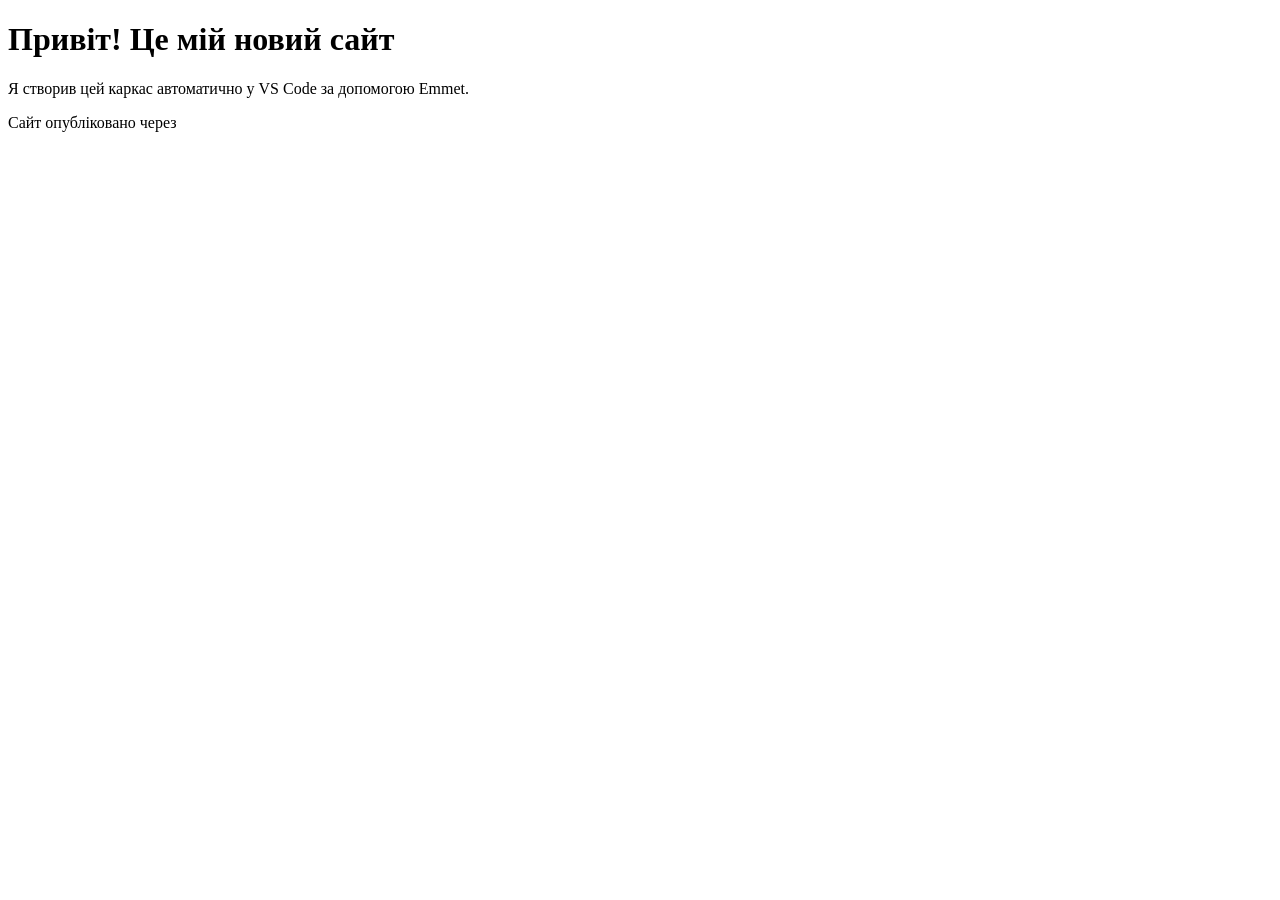
==== index.html @ 71e107dd "First commit: autogenerated html via VS Code Emmet" ====
<!DOCTYPE html>
<html lang="en">
<head>
    <meta charset="UTF-8">
    <meta name="viewport" content="width=device-width, initial-scale=1.0">
    <title>Document</title>
</head>
<body>
    <h1>Привіт! Це мій новий сайт</h1>
 <p>Я створив цей каркас автоматично у VS Code за допомогою Emmet.</p>
 <p>Сайт опубліковано через 
</body>
</html>
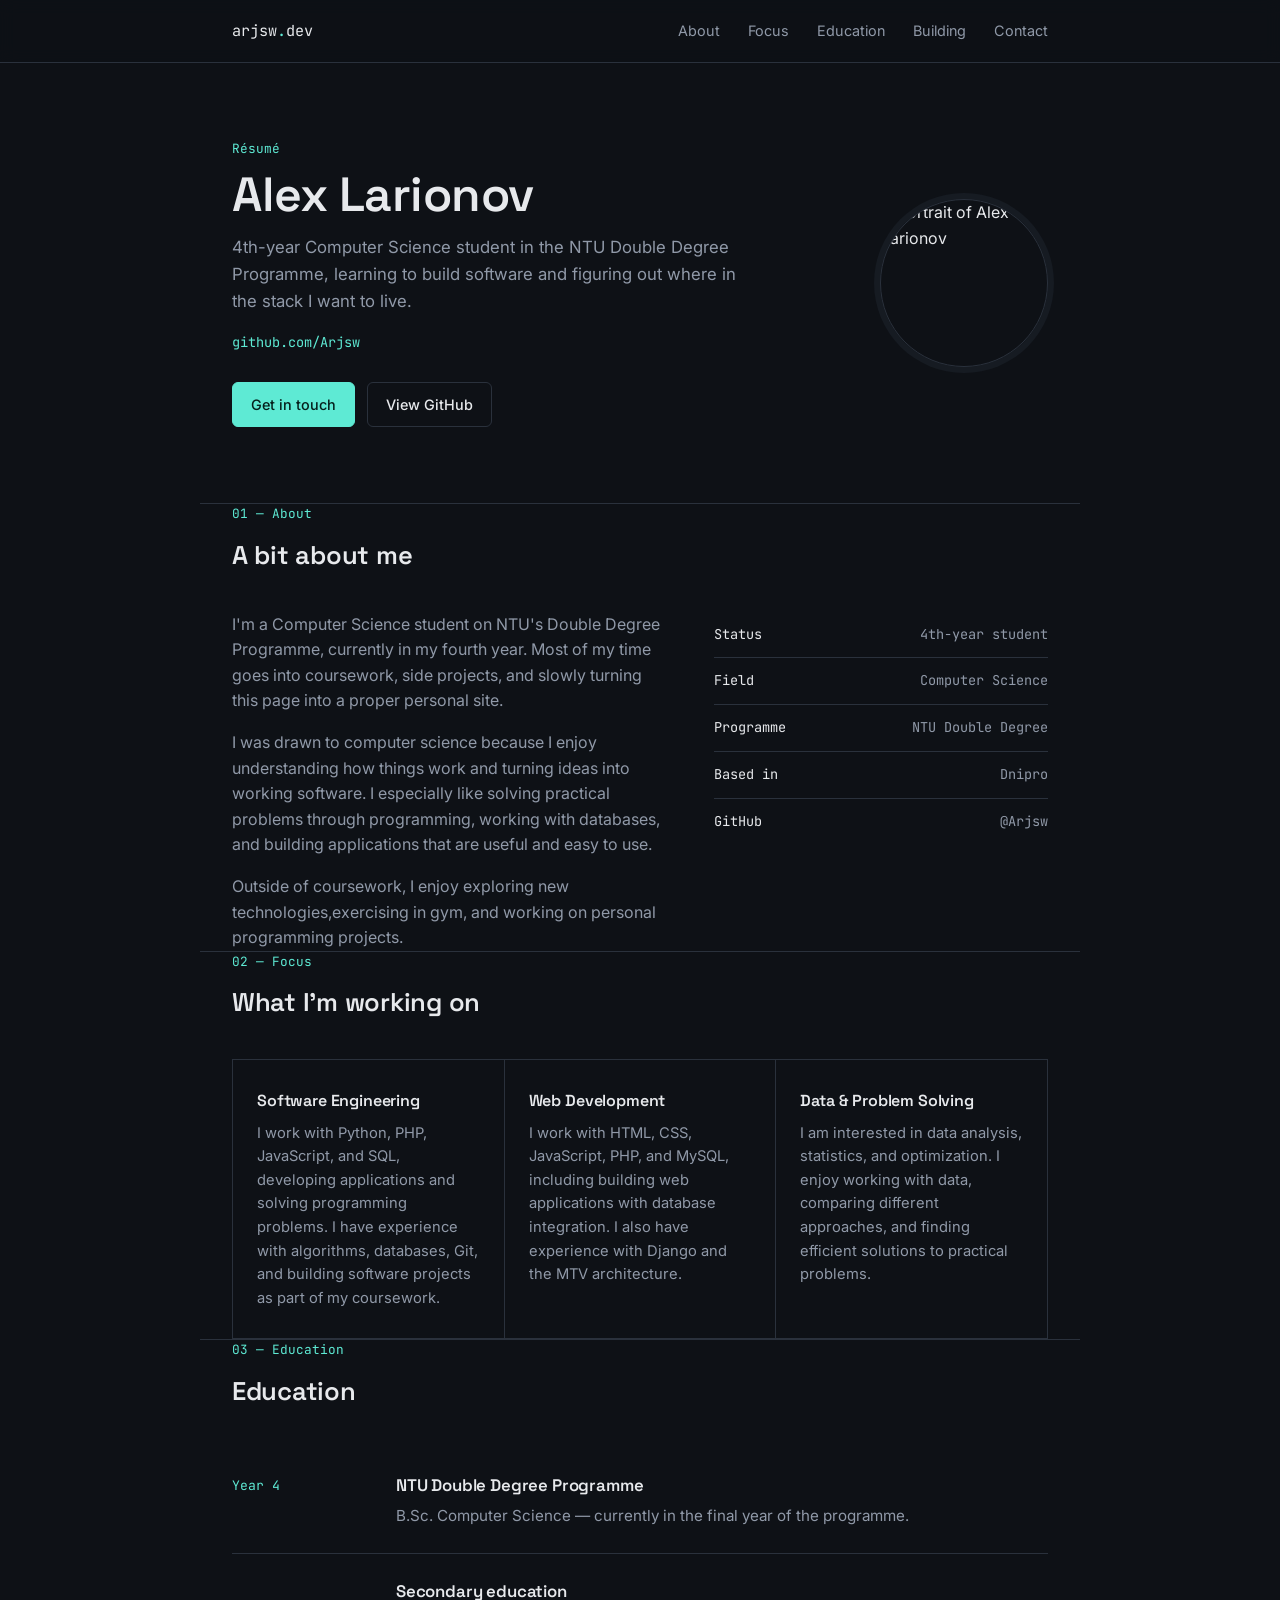
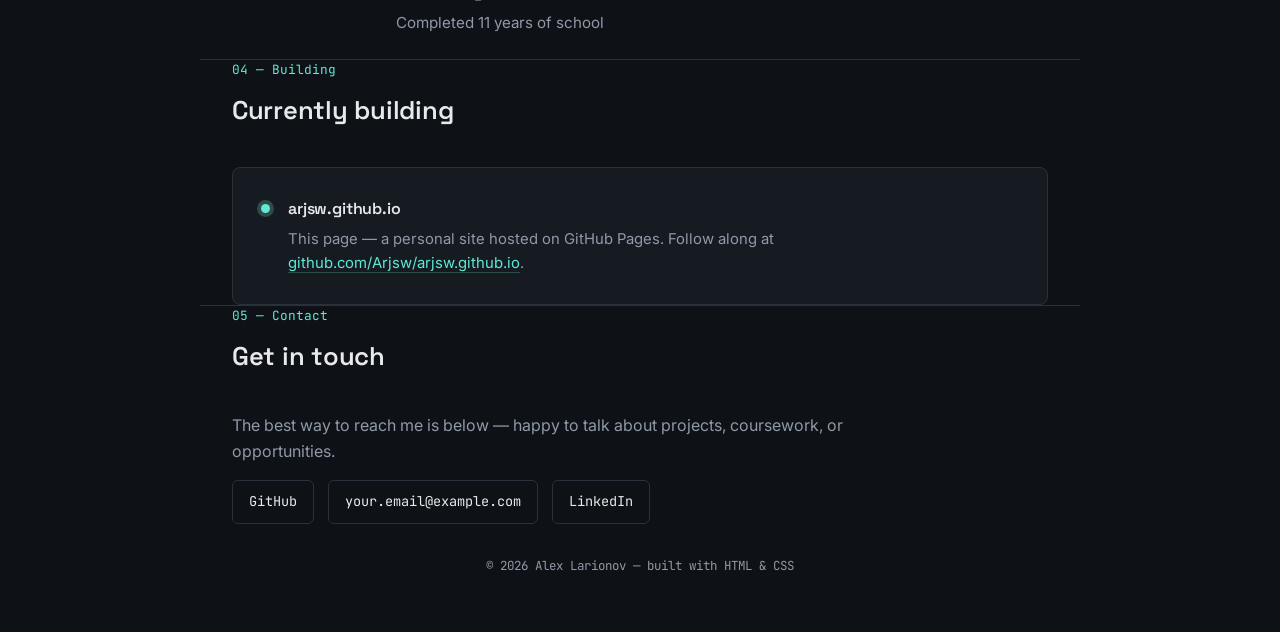
==== commit 120bac0a: "Додав нові елементи в body" ====
--- a/index.html
+++ b/index.html
@@ -1,13 +1,440 @@
 <!DOCTYPE html>
 <html lang="en">
 <head>
-    <meta charset="UTF-8">
-    <meta name="viewport" content="width=device-width, initial-scale=1.0">
-    <title>Document</title>
+<meta charset="UTF-8">
+<meta name="viewport" content="width=device-width, initial-scale=1.0">
+<title>Alex Larionov — Résumé</title>
+<link rel="preconnect" href="https://fonts.googleapis.com">
+<link rel="preconnect" href="https://fonts.gstatic.com" crossorigin>
+<link href="https://fonts.googleapis.com/css2?family=Space+Grotesk:wght@400;500;600;700&family=Inter:wght@400;500;600&family=JetBrains+Mono:wght@400;500&display=swap" rel="stylesheet">
+<style>
+
+  /* ============ Tokens ============ */
+  :root{
+    --ink:        #0E1116;
+    --surface:    #161B22;
+    --surface-2:  #1C222B;
+    --line:       #2A313C;
+    --text:       #E7E9EC;
+    --text-muted: #9099A8;
+    --accent:     #5EEAD4;
+    --accent-dim: #2E4B47;
+
+    --font-display: 'Space Grotesk', sans-serif;
+    --font-body:    'Inter', sans-serif;
+    --font-mono:    'JetBrains Mono', monospace;
+  }
+
+  *{ box-sizing: border-box; }
+  html{ scroll-behavior: smooth; }
+
+  body{
+    margin:0;
+    background: var(--ink);
+    color: var(--text);
+    font-family: var(--font-body);
+    line-height: 1.6;
+    -webkit-font-smoothing: antialiased;
+  }
+
+  a{ color: inherit; }
+  a:focus-visible, button:focus-visible{
+    outline: 2px solid var(--accent);
+    outline-offset: 3px;
+  }
+
+  img{ max-width: 100%; display: block; }
+
+  .wrap{
+    max-width: 880px;
+    margin: 0 auto;
+    padding: 0 32px;
+  }
+
+  section{
+    padding: 88px 0;
+    border-bottom: 1px solid var(--line);
+  }
+  section:last-of-type{ border-bottom: none; }
+
+  h1, h2, h3{
+    font-family: var(--font-display);
+    font-weight: 600;
+    margin: 0;
+    letter-spacing: -0.01em;
+  }
+
+  .eyebrow-line{
+    font-family: var(--font-mono);
+    font-size: 0.8rem;
+    color: var(--accent);
+    margin: 0 0 10px;
+  }
+
+  .section-title{
+    font-size: 1.6rem;
+    margin-bottom: 36px;
+  }
+
+  p{ margin: 0 0 16px; max-width: 62ch; color: var(--text-muted); }
+  p:last-child{ margin-bottom: 0; }
+
+  /* ============ Nav ============ */
+  header.site-nav{
+    position: sticky;
+    top: 0;
+    z-index: 10;
+    background: rgba(14,17,22,0.85);
+    backdrop-filter: blur(8px);
+    border-bottom: 1px solid var(--line);
+  }
+  .nav-inner{
+    max-width: 880px;
+    margin: 0 auto;
+    padding: 18px 32px;
+    display: flex;
+    justify-content: space-between;
+    align-items: center;
+  }
+  .nav-mark{
+    font-family: var(--font-mono);
+    font-size: 0.95rem;
+    color: var(--text);
+  }
+  .nav-mark span{ color: var(--accent); }
+  .nav-links{
+    display: flex;
+    gap: 28px;
+    list-style: none;
+    margin: 0;
+    padding: 0;
+  }
+  .nav-links a{
+    font-size: 0.9rem;
+    text-decoration: none;
+    color: var(--text-muted);
+    transition: color 0.15s ease;
+  }
+  .nav-links a:hover{ color: var(--text); }
+
+  /* ============ Hero ============ */
+  .hero{
+    padding-top: 76px;
+    padding-bottom: 76px;
+    display: grid;
+    grid-template-columns: 1fr auto;
+    gap: 56px;
+    align-items: center;
+  }
+  .hero-photo{
+    width: 168px;
+    height: 168px;
+    border-radius: 50%;
+    object-fit: cover;
+    border: 1px solid var(--line);
+    box-shadow: 0 0 0 6px var(--surface);
+  }
+  .hero h1{
+    font-size: clamp(2.1rem, 4vw, 3rem);
+    line-height: 1.1;
+  }
+  .hero .role{
+    font-family: var(--font-body);
+    color: var(--text-muted);
+    font-size: 1.05rem;
+    margin-top: 12px;
+    max-width: 46ch;
+  }
+  .hero .handle{
+    font-family: var(--font-mono);
+    font-size: 0.85rem;
+    color: var(--accent);
+    margin-top: 18px;
+  }
+  .cta-row{
+    display: flex;
+    gap: 12px;
+    margin-top: 28px;
+    flex-wrap: wrap;
+  }
+  .btn{
+    font-family: var(--font-body);
+    font-size: 0.9rem;
+    font-weight: 500;
+    text-decoration: none;
+    padding: 10px 18px;
+    border-radius: 6px;
+    border: 1px solid var(--line);
+    transition: border-color 0.15s ease, background 0.15s ease;
+  }
+  .btn.primary{
+    background: var(--accent);
+    color: #06201C;
+    border-color: var(--accent);
+  }
+  .btn.primary:hover{ background: #7FF2DE; }
+  .btn.ghost:hover{ border-color: var(--accent); color: var(--accent); }
+
+  /* ============ About ============ */
+  .about-grid{
+    display: grid;
+    grid-template-columns: 1.3fr 1fr;
+    gap: 48px;
+  }
+  .fact-list{
+    list-style: none;
+    margin: 0;
+    padding: 0;
+    font-family: var(--font-mono);
+    font-size: 0.85rem;
+  }
+  .fact-list li{
+    display: flex;
+    justify-content: space-between;
+    gap: 16px;
+    padding: 12px 0;
+    border-bottom: 1px solid var(--line);
+    color: var(--text-muted);
+  }
+  .fact-list li:last-child{ border-bottom: none; }
+  .fact-list span.k{ color: var(--text); }
+
+  /* ============ Focus cards ============ */
+  .focus-grid{
+    display: grid;
+    grid-template-columns: repeat(3, 1fr);
+    gap: 1px;
+    background: var(--line);
+    border: 1px solid var(--line);
+  }
+  .focus-card{
+    background: var(--ink);
+    padding: 28px 24px;
+  }
+  .focus-card h3{
+    font-size: 1rem;
+    margin-bottom: 8px;
+  }
+  .focus-card p{ font-size: 0.92rem; margin: 0; }
+
+  /* ============ Education / timeline ============ */
+  .timeline{
+    display: flex;
+    flex-direction: column;
+    gap: 0;
+  }
+  .tl-item{
+    display: grid;
+    grid-template-columns: 140px 1fr;
+    gap: 24px;
+    padding: 24px 0;
+    border-top: 1px solid var(--line);
+  }
+  .tl-item:first-child{ border-top: none; }
+  .tl-when{
+    font-family: var(--font-mono);
+    font-size: 0.82rem;
+    color: var(--accent);
+    padding-top: 3px;
+  }
+  .tl-body h3{
+    font-size: 1.05rem;
+    margin-bottom: 6px;
+  }
+  .tl-body p{ margin: 0; font-size: 0.95rem; }
+
+  /* ============ Building now ============ */
+  .now-card{
+    background: var(--surface);
+    border: 1px solid var(--line);
+    border-radius: 8px;
+    padding: 28px 28px;
+    display: flex;
+    align-items: flex-start;
+    gap: 18px;
+  }
+  .now-dot{
+    width: 9px; height: 9px;
+    border-radius: 50%;
+    background: var(--accent);
+    margin-top: 8px;
+    flex-shrink: 0;
+    box-shadow: 0 0 0 4px var(--accent-dim);
+  }
+  .now-card h3{ font-size: 1rem; margin-bottom: 6px; }
+  .now-card p{ margin: 0; font-size: 0.93rem; }
+  .now-card a{ color: var(--accent); text-decoration: none; border-bottom: 1px solid var(--accent-dim); }
+  .now-card a:hover{ border-color: var(--accent); }
+
+  /* ============ Contact ============ */
+  .contact-row{
+    display: flex;
+    flex-wrap: wrap;
+    gap: 14px;
+    margin-top: 8px;
+  }
+  .contact-chip{
+    font-family: var(--font-mono);
+    font-size: 0.85rem;
+    text-decoration: none;
+    color: var(--text);
+    border: 1px solid var(--line);
+    border-radius: 6px;
+    padding: 10px 16px;
+    transition: border-color 0.15s ease, color 0.15s ease;
+  }
+  .contact-chip:hover{ border-color: var(--accent); color: var(--accent); }
+
+  footer{
+    padding: 32px 0 56px;
+    text-align: center;
+    font-family: var(--font-mono);
+    font-size: 0.78rem;
+    color: var(--text-muted);
+  }
+
+  /* ============ Responsive ============ */
+  @media (max-width: 680px){
+    .wrap{ padding: 0 20px; }
+    section{ padding: 56px 0; }
+    .hero{ grid-template-columns: 1fr; text-align: left; padding-top: 48px; }
+    .hero-photo{ width: 108px; height: 108px; }
+    .about-grid{ grid-template-columns: 1fr; }
+    .focus-grid{ grid-template-columns: 1fr; }
+    .tl-item{ grid-template-columns: 1fr; gap: 6px; }
+    .nav-links{ gap: 16px; }
+  }
+
+  @media (prefers-reduced-motion: reduce){
+    html{ scroll-behavior: auto; }
+    *{ transition: none !important; }
+  }
+</style>
 </head>
 <body>
-    <h1>Привіт! Це мій новий сайт</h1>
- <p>Я створив цей каркас автоматично у VS Code за допомогою Emmet.</p>
- <p>Сайт опубліковано через 
+
+<header class="site-nav">
+  <div class="nav-inner">
+    <span class="nav-mark">arjsw<span>.</span>dev</span>
+    <ul class="nav-links">
+      <li><a href="#about">About</a></li>
+      <li><a href="#focus">Focus</a></li>
+      <li><a href="#education">Education</a></li>
+      <li><a href="#building">Building</a></li>
+      <li><a href="#contact">Contact</a></li>
+    </ul>
+  </div>
+</header>
+
+<main>
+
+  <!-- ============ HERO ============ -->
+  <section class="hero wrap" id="top">
+    <div>
+      <p class="eyebrow-line">Résumé</p>
+      <h1>Alex Larionov</h1>
+      <p class="role">4th-year Computer Science student in the NTU Double Degree Programme, learning to build software and figuring out where in the stack I want to live.</p>
+      <p class="handle">github.com/Arjsw</p>
+      <div class="cta-row">
+        <a class="btn primary" href="#contact">Get in touch</a>
+        <a class="btn ghost" href="https://github.com/Arjsw" target="_blank" rel="noopener">View GitHub</a>
+      </div>
+    </div>
+    <img class="hero-photo" src="https://avatars.githubusercontent.com/u/128159276?v=4" alt="Portrait of Alex Larionov">
+  </section>
+ 
+  <!-- ============ ABOUT ============ -->
+  <section class="wrap" id="about">
+    <p class="eyebrow-line">01 — About</p>
+    <h2 class="section-title">A bit about me</h2>
+    <div class="about-grid">
+      <div>
+        <p>I'm a Computer Science student on NTU's Double Degree Programme, currently in my fourth year. Most of my time goes into coursework, side projects, and slowly turning this page into a proper personal site.</p>
+        <p>I was drawn to computer science because I enjoy understanding how things work and turning ideas into working software. I especially like solving practical problems through programming, working with databases, and building applications that are useful and easy to use.</p>
+        <p>Outside of coursework, I enjoy  exploring new technologies,exercising in gym, and working on personal programming projects.</p>
+      </div>
+      <ul class="fact-list">
+        <li><span class="k">Status</span><span>4th-year student</span></li>
+        <li><span class="k">Field</span><span>Computer Science</span></li>
+        <li><span class="k">Programme</span><span>NTU Double Degree</span></li>
+        <li><span class="k">Based in</span><span>Dnipro</span></li>
+        <li><span class="k">GitHub</span><span>@Arjsw</span></li>
+      </ul>
+    </div>
+  </section>
+ 
+  <!-- ============ FOCUS ============ -->
+  <section class="wrap" id="focus">
+    <p class="eyebrow-line">02 — Focus</p>
+    <h2 class="section-title">What I'm working on</h2>
+    <div class="focus-grid">
+      <div class="focus-card">
+        <h3>Software Engineering</h3>
+        <p>I work with Python, PHP, JavaScript, and SQL, developing applications and solving programming problems. I have experience with algorithms, databases, Git, and building software projects as part of my coursework.</p>
+      </div>
+      <div class="focus-card">
+        <h3>Web Development</h3>
+        <p>I work with HTML, CSS, JavaScript, PHP, and MySQL, including building web applications with database integration. I also have experience with Django and the MTV architecture.</p>
+      </div>
+      <div class="focus-card">
+        <h3>Data &amp; Problem Solving</h3>
+        <p>I am interested in data analysis, statistics,  and optimization. I enjoy working with data, comparing different approaches, and finding efficient solutions to practical problems.</p>
+      </div>
+    </div>
+  </section>
+
+  <!-- ============ EDUCATION ============ -->
+  <section class="wrap" id="education">
+    <p class="eyebrow-line">03 — Education</p>
+    <h2 class="section-title">Education</h2>
+    <div class="timeline">
+      <div class="tl-item">
+        <div class="tl-when">Year 4</div>
+        <div class="tl-body">
+          <h3>NTU Double Degree Programme</h3>
+          <p>B.Sc. Computer Science — currently in the final year of the programme. <!-- EDIT ME: add your second degree, specialisation or GPA if you'd like to include it. --></p>
+        </div>
+      </div>
+      <div class="tl-item">
+        <div class="tl-when"><!-- EDIT ME --></div>
+        <div class="tl-body">
+          <h3><!-- EDIT ME -->Secondary education</h3>
+          <p>Completed 11 years of school</p>
+        </div>
+      </div>
+    </div>
+  </section>
+
+  <!-- ============ BUILDING NOW ============ -->
+  <section class="wrap" id="building">
+    <p class="eyebrow-line">04 — Building</p>
+    <h2 class="section-title">Currently building</h2>
+    <div class="now-card">
+      <span class="now-dot"></span>
+      <div>
+        <h3>arjsw.github.io</h3>
+        <p>This page — a personal site hosted on GitHub Pages. Follow along at <a href="https://github.com/Arjsw/arjsw.github.io" target="_blank" rel="noopener">github.com/Arjsw/arjsw.github.io</a>.</p>
+      </div>
+    </div>
+  </section>
+
+  <!-- ============ CONTACT ============ -->
+  <section class="wrap" id="contact">
+    <p class="eyebrow-line">05 — Contact</p>
+    <h2 class="section-title">Get in touch</h2>
+    <p>The best way to reach me is below — happy to talk about projects, coursework, or opportunities.</p>
+    <div class="contact-row">
+      <a class="contact-chip" href="https://github.com/Arjsw" target="_blank" rel="noopener">GitHub</a>
+      <a class="contact-chip" href="mailto:your.email@example.com"><!-- EDIT ME -->your.email@example.com</a>
+      <a class="contact-chip" href="#"><!-- EDIT ME: add LinkedIn or another profile, or delete this chip -->LinkedIn</a>
+    </div>
+  </section>
+
+</main>
+
+<footer>
+  © 2026 Alex Larionov — built with HTML &amp; CSS
+</footer>
+
 </body>
-</html>+</html>
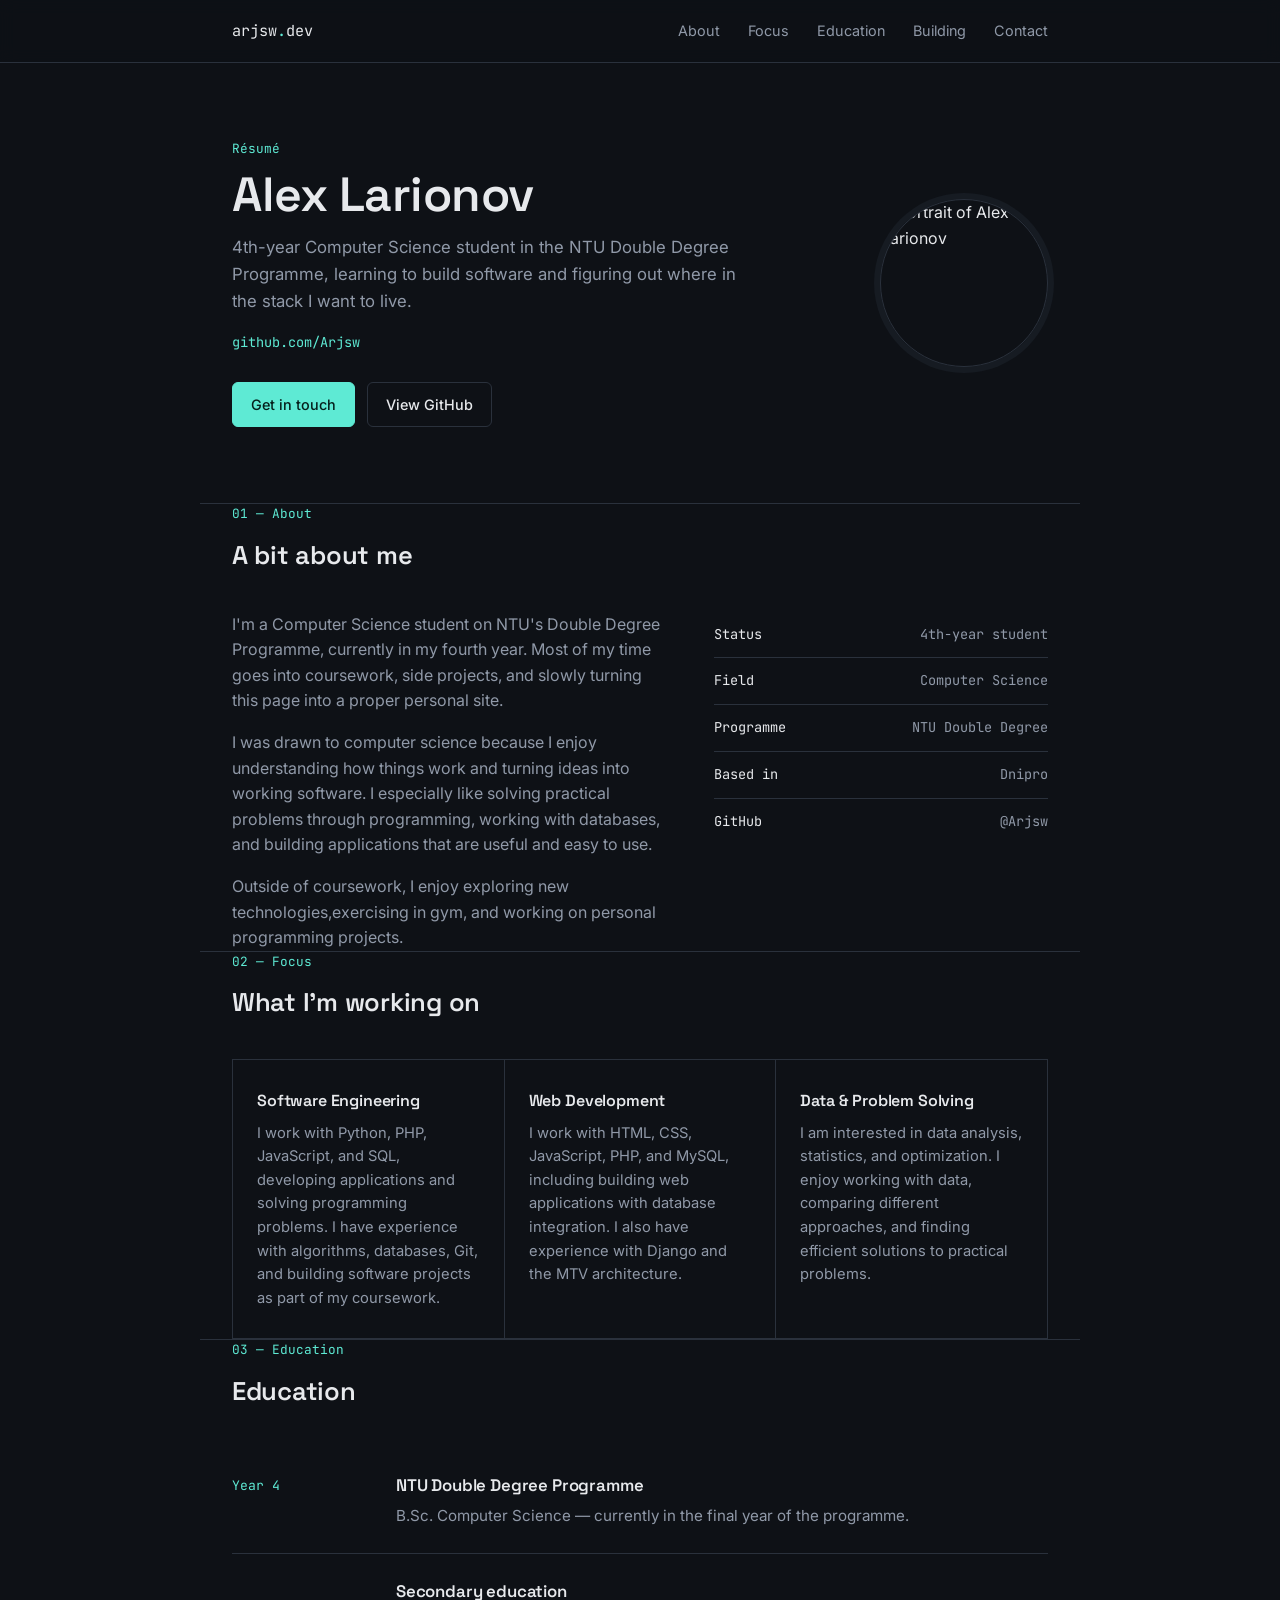
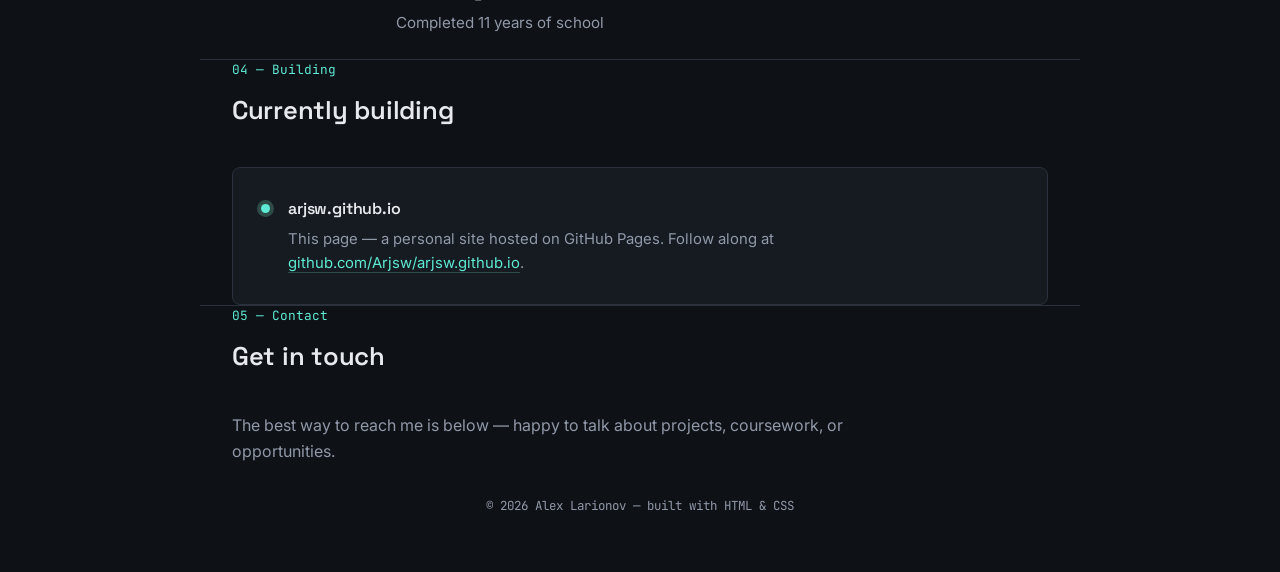
==== commit dd9c7a84: "Update index.html" ====
--- a/index.html
+++ b/index.html
@@ -423,11 +423,7 @@
     <p class="eyebrow-line">05 — Contact</p>
     <h2 class="section-title">Get in touch</h2>
     <p>The best way to reach me is below — happy to talk about projects, coursework, or opportunities.</p>
-    <div class="contact-row">
-      <a class="contact-chip" href="https://github.com/Arjsw" target="_blank" rel="noopener">GitHub</a>
-      <a class="contact-chip" href="mailto:your.email@example.com"><!-- EDIT ME -->your.email@example.com</a>
-      <a class="contact-chip" href="#"><!-- EDIT ME: add LinkedIn or another profile, or delete this chip -->LinkedIn</a>
-    </div>
+    
   </section>
 
 </main>
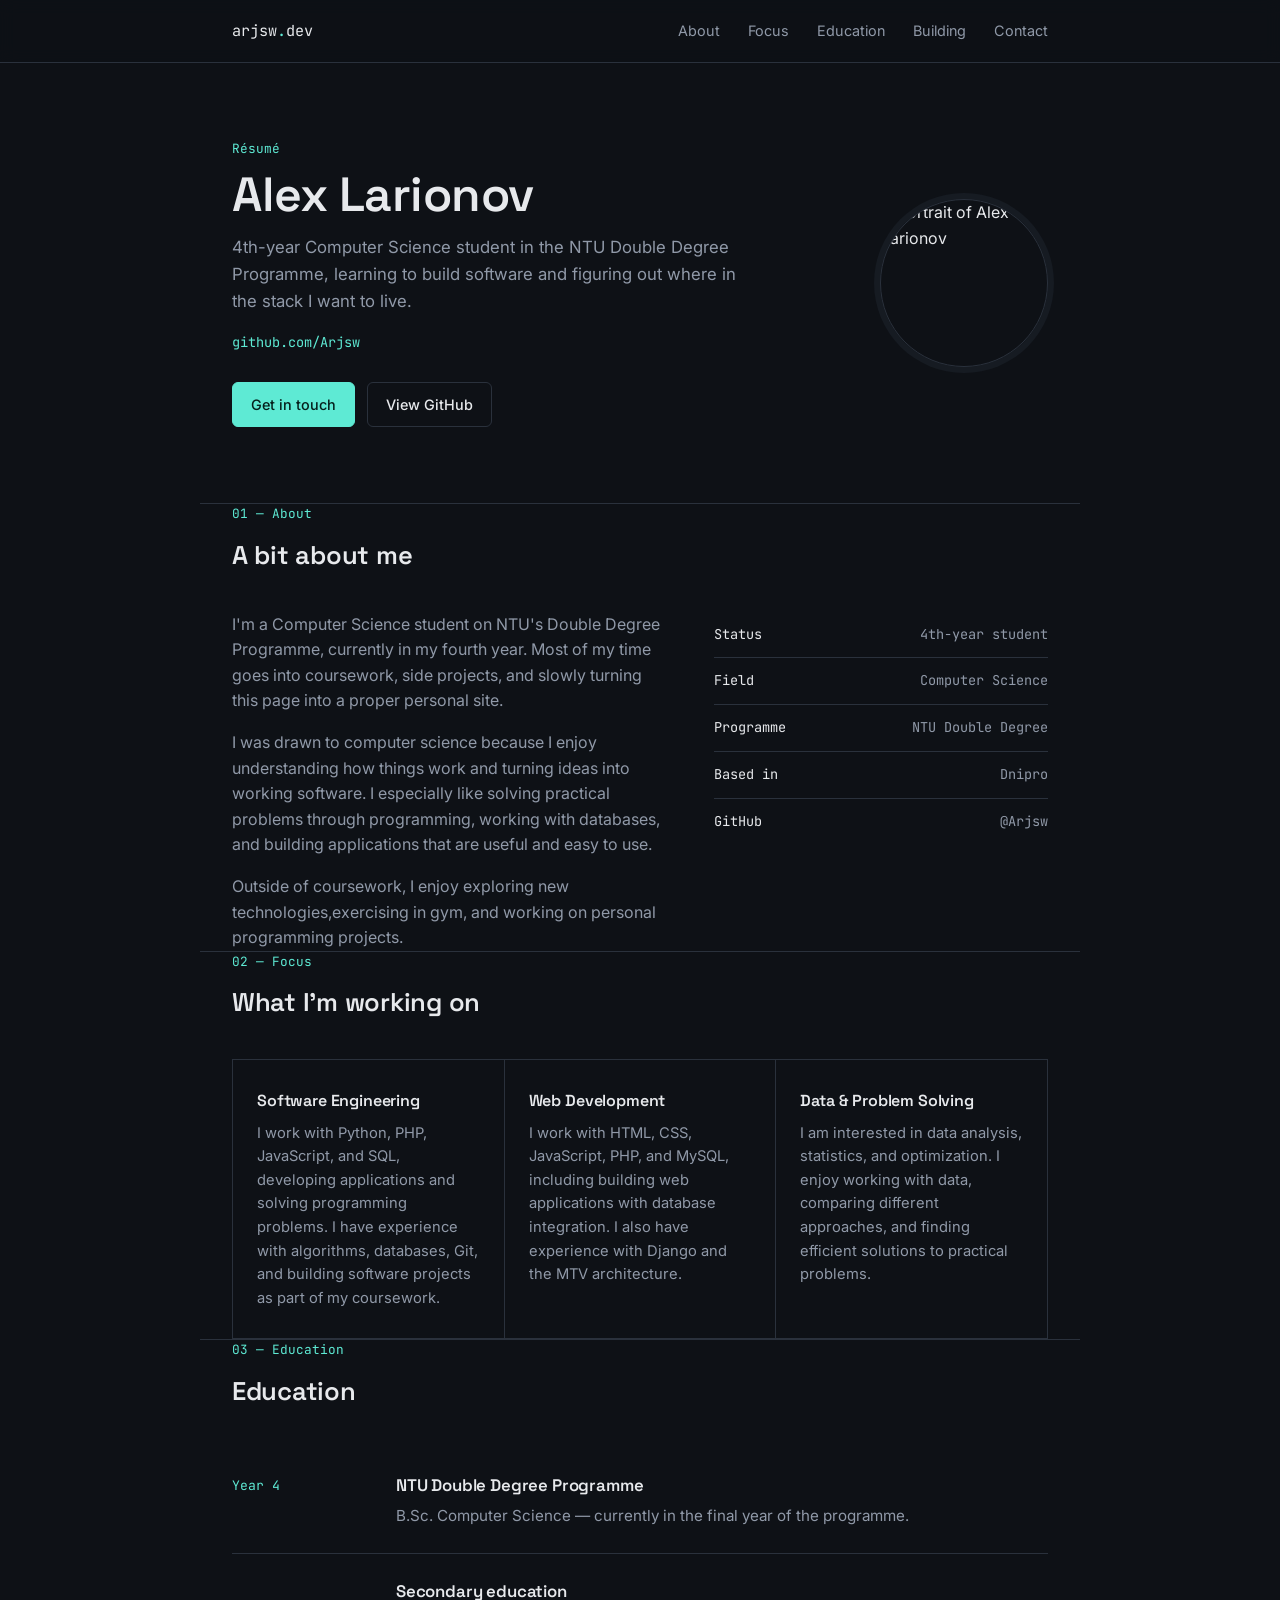
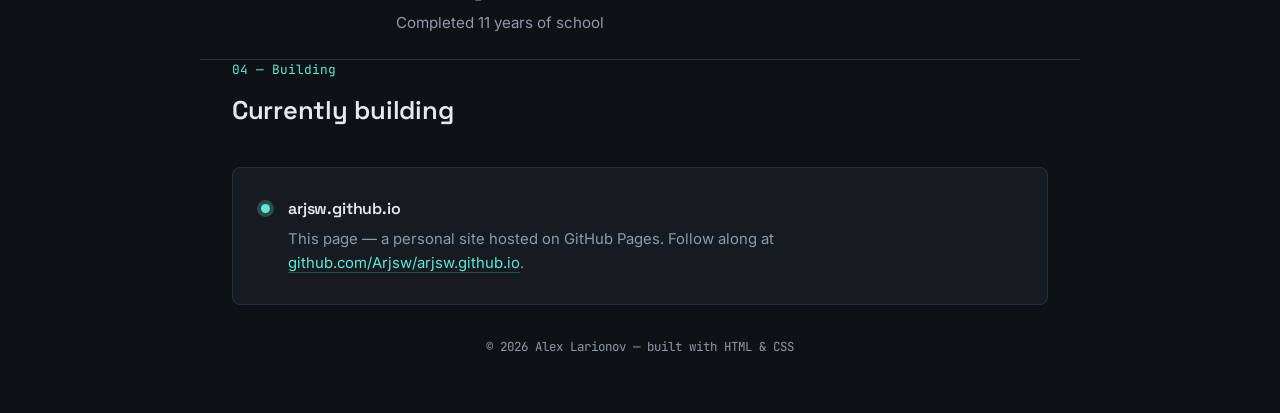
==== commit 1bde0171: "new version32" ====
--- a/index.html
+++ b/index.html
@@ -418,13 +418,7 @@
     </div>
   </section>
 
-  <!-- ============ CONTACT ============ -->
-  <section class="wrap" id="contact">
-    <p class="eyebrow-line">05 — Contact</p>
-    <h2 class="section-title">Get in touch</h2>
-    <p>The best way to reach me is below — happy to talk about projects, coursework, or opportunities.</p>
-    
-  </section>
+ 
 
 </main>
 
